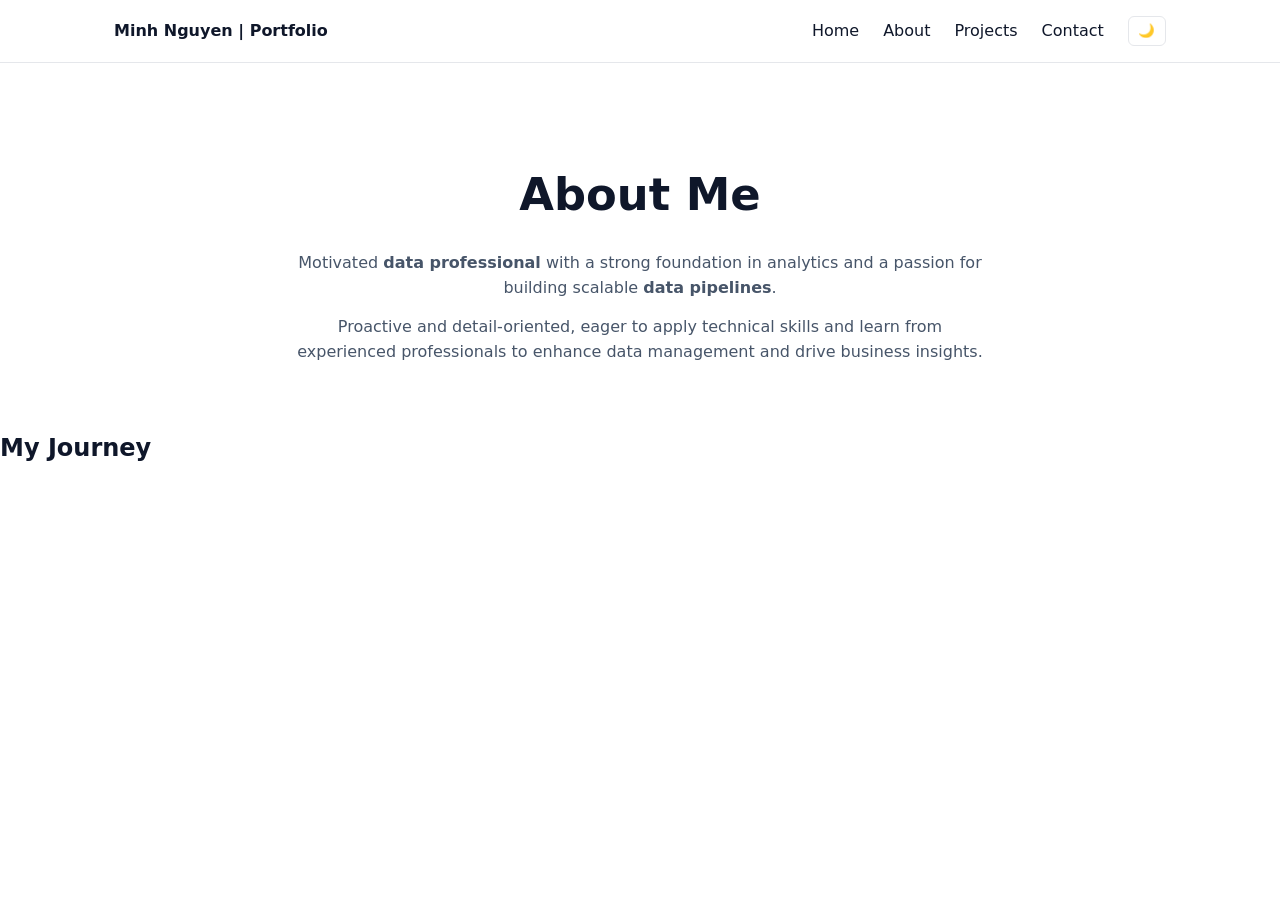
==== about/index.html @ 373e14b6 "Update index.html" ====
<!DOCTYPE html>
<html lang="en">
<head>
  <meta charset="UTF-8" />
  <title>About | Minh Nguyen</title>
  <meta name="viewport" content="width=device-width, initial-scale=1.0" />

  <link rel="stylesheet" href="./style.css" />
</head>

<body>

<!-- ================= NAV ================= -->
<nav>
  <div class="nav-container">
    <div class="logo">Minh Nguyen | Portfolio</div>

    <ul>
      <li><a href="/">Home</a></li>
      <li><a href="/about/">About</a></li>
      <li><a href="/#projects">Projects</a></li>
      <li><a href="/#contact">Contact</a></li>
      <li><button id="themeToggle">🌙</button></li>
    </ul>
  </div>
</nav>

<!-- ================= ABOUT ================= -->
<section class="about-intro">
  <h1>About Me</h1>
  <p class="intro-text">
      Motivated <strong>data professional</strong> with a strong foundation in 
      analytics and a passion for building scalable <strong>data pipelines</strong>.
  </p>

  <p class="intro-text">
    Proactive and detail-oriented, eager to apply technical skills and
    learn from experienced professionals to enhance data management and drive business insights.
  </p>
</section>
<!-- ================= TIMELINE ================= -->
<section class="journey">
  <h2>My Journey</h2>

  <div class="journey-track">

    <!-- ITEM -->
    <div class="journey-item top fade-in">
      <div class="journey-card">
        <h3>YEAR</h3>
        <p>TODO: Describe your milestone here</p>
      </div>
      <div class="journey-dot">YEAR</div>
    </div>

    <div class="journey-item bottom fade-in">
      <div class="journey-dot">YEAR</div>
      <div class="journey-card">
        <h3>YEAR</h3>
        <p>TODO: Describe your milestone here</p>
      </div>
    </div>

    <div class="journey-item top fade-in">
      <div class="journey-card">
        <h3>YEAR</h3>
        <p>TODO: Describe your milestone here</p>
      </div>
      <div class="journey-dot">YEAR</div>
    </div>

  </div>
</section>

  
  <script src="./script.js"></script>
</body>
</html>
---- about/style.css ----
/* ================= RESET ================= */
* {
  margin: 0;
  padding: 0;
  box-sizing: border-box;
}

/* ================= THEME VARIABLES ================= */
:root {
  --bg: #ffffff;
  --nav-bg: #ffffff;
  --border: #e5e7eb;

  --text-main: #0f172a;
  --text-muted: #475569;
  --accent: #2563eb;
}

/* DARK MODE */
body.dark {
  --bg: #020617;
  --nav-bg: #020617;
  --border: #1e293b;

  --text-main: #e5e7eb;
  --text-muted: #94a3b8;
  --accent: #38bdf8;
}

/* ================= GLOBAL ================= */
body {
  font-family: system-ui, -apple-system, BlinkMacSystemFont, sans-serif;
  background: var(--bg);
  color: var(--text-main);
  line-height: 1.6;
  transition: background 0.3s ease, color 0.3s ease;
}

/* ================= NAV ================= */
nav {
  background: var(--nav-bg);
  border-bottom: 1px solid var(--border);
}

.nav-container {
  max-width: 1100px;
  margin: auto;
  padding: 1rem 1.5rem;
  display: flex;
  justify-content: space-between;
  align-items: center;
}

.logo {
  font-weight: 700;
}

nav ul {
  list-style: none;
  display: flex;
  gap: 1.5rem;
  align-items: center;
}

nav a {
  text-decoration: none;
  color: var(--text-main);
  font-weight: 500;
}

nav a:hover {
  color: var(--accent);
}

#themeToggle {
  background: transparent;
  border: 1px solid var(--border);
  padding: .4rem .6rem;
  border-radius: 6px;
  cursor: pointer;
  color: var(--text-main);
}

/* ================= ABOUT INTRO ================= */
.about-intro {
  max-width: 900px;
  margin: 6rem auto 4rem;
  padding: 0 1.5rem;
  text-align: center;
}

.about-intro h1 {
  font-size: 2.8rem;
  margin-bottom: 1.2rem;
}

.intro-text {
  max-width: 700px;
  margin: 0.8rem auto;
  color: var(--text-muted);
}

/* ================= TIMELINE ================= */
.horizontal-timeline {
  padding: 4rem 1.5rem 6rem;
  overflow-x: auto;
}

.horizontal-timeline h2 {
  text-align: center;
  font-size: 2rem;
  margin-bottom: 4rem;
}

.timeline-track {
  position: relative;
  display: flex;
  justify-content: space-between;
  align-items: center;
  min-width: 900px;
}

/* center line */
.timeline-track::before {
  content: "";
  position: absolute;
  top: 50%;
  left: 0;
  right: 0;
  height: 3px;
  background: var(--border);
  transform: translateY(-50%);
}

.timeline-item {
  width: 180px;
  text-align: center;
  position: relative;
}

.timeline-item.top {
  transform: translateY(-120px);
}

.timeline-item.bottom {
  transform: translateY(120px);
}

.timeline-item .content {
  background: var(--bg);
  border: 1px solid var(--border);
  padding: 1rem;
  border-radius: 10px;
  box-shadow: 0 10px 25px rgba(0,0,0,0.08);
}

.timeline-item h3 {
  color: var(--accent);
  margin-bottom: .5rem;
}

.timeline-item p {
  color: var(--text-muted);
  font-size: .9rem;
}

/* dot */
.dot {
  width: 70px;
  height: 70px;
  margin: 1rem auto;
  border-radius: 50%;
  border: 3px solid var(--accent);
  background: var(--bg);
  display: flex;
  align-items: center;
  justify-content: center;
  font-weight: 700;
}

/* ================= ANIMATION ================= */
.fade-in {
  opacity: 0;
  transform: translateY(30px);
  transition: all .7s ease;
}

.fade-in.show {
  opacity: 1;
  transform: translateY(0);
}
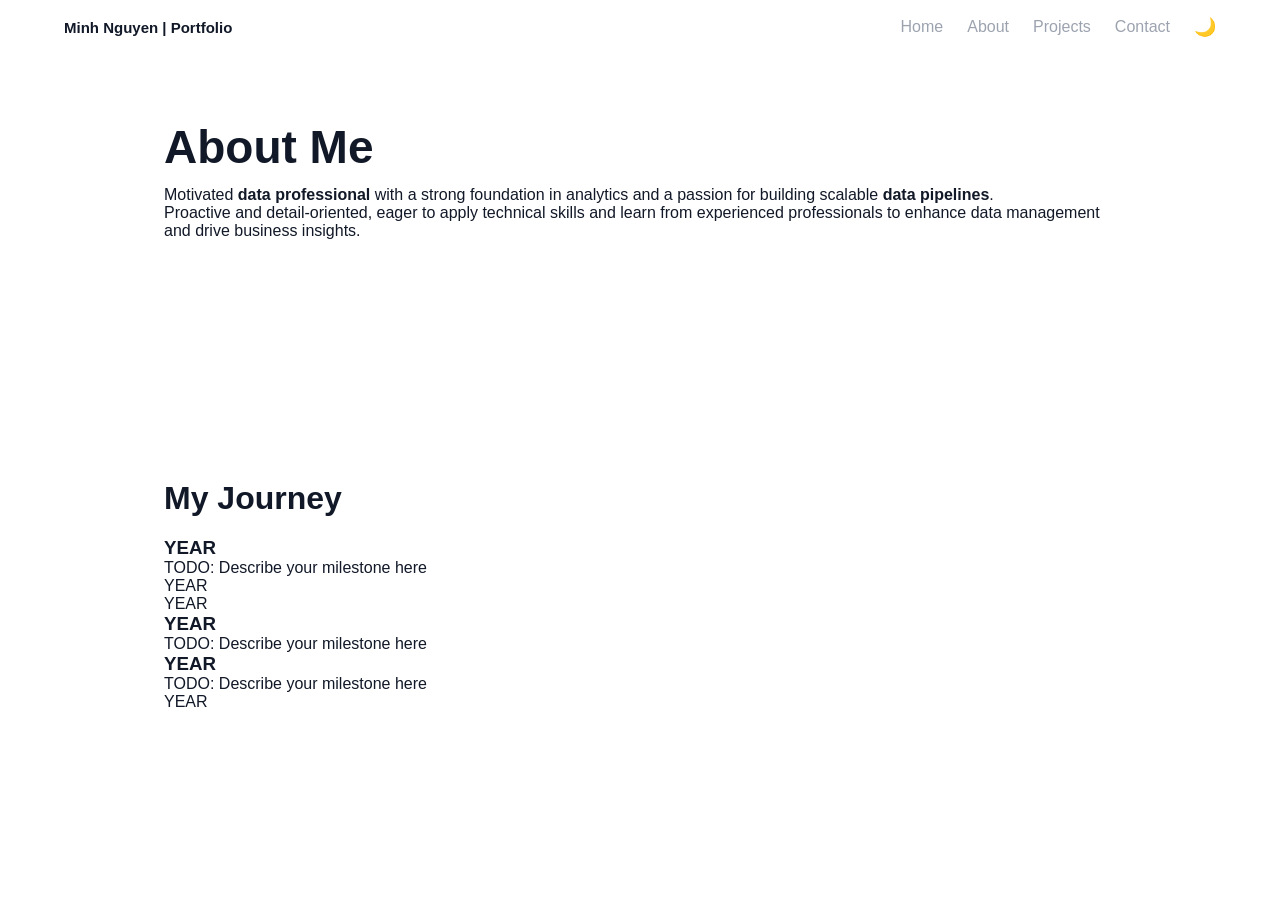
==== commit 215ce8b5: "Update index.html" ====
--- a/about/index.html
+++ b/about/index.html
@@ -5,7 +5,8 @@
   <title>About | Minh Nguyen</title>
   <meta name="viewport" content="width=device-width, initial-scale=1.0" />
 
-  <link rel="stylesheet" href="./style.css" />
+  <link rel="stylesheet" href="../style.css">
+
 </head>
 
 <body>
--- a/style.css
+++ b/style.css
@@ -0,0 +1,257 @@
+:root {
+  --primary: #2563eb;
+  --bg-dark: #000000;
+  --text-dark: #f9fafb;
+  --muted-dark: #9ca3af;
+}
+
+/* ================= RESET ================= */
+* {
+  margin: 0;
+  padding: 0;
+  box-sizing: border-box;
+}
+
+html {
+  scroll-behavior: smooth;
+}
+
+body {
+  font-family: "Segoe UI", sans-serif;
+  background: #ffffff;
+  color: #111827;
+  transition: background 0.4s, color 0.4s;
+}
+
+body.dark {
+  background: #000000;
+  color: #f9fafb;
+}
+
+
+/* ================= NAV ================= */
+nav {
+  position: fixed;
+  top: 0;
+  width: 100%;
+  background: rgba(0, 0, 0, 0.75);
+  backdrop-filter: blur(10px);
+  z-index: 1000;
+}
+
+nav {
+  background: rgba(255,255,255,0.8);
+}
+
+body.dark nav {
+  background: rgba(0,0,0,0.75);
+}
+
+nav a {
+  color: #374151;
+}
+
+body.dark nav a {
+  color: #9ca3af;
+}
+
+
+.nav-container {
+  max-width: 1200px;
+  margin: auto;
+  padding: 16px 24px;
+  display: flex;
+  justify-content: space-between;
+  align-items: center;
+}
+
+.logo {
+  font-weight: 600;
+  font-size: 15px;
+}
+
+nav ul {
+  list-style: none;
+  display: flex;
+  gap: 24px;
+  align-items: center;
+}
+
+nav a {
+  text-decoration: none;
+  color: var(--muted-dark);
+  font-weight: 500;
+  transition: color 0.3s;
+}
+
+nav a:hover {
+  color: var(--text-dark);
+}
+
+nav button {
+  background: none;
+  border: none;
+  color: var(--muted-dark);
+  font-size: 18px;
+  cursor: pointer;
+}
+
+/* ================= HERO ================= */
+.hero {
+  height: 100vh;
+  display: flex;
+  justify-content: center;
+  align-items: center;
+  text-align: center;
+  padding-top: 80px;
+}
+
+.hero-content {
+  max-width: 700px;
+}
+
+.avatar {
+  width: 140px;
+  height: 140px;
+  border-radius: 50%;
+  border: 3px solid #111;
+  margin-bottom: 24px;
+
+  object-fit: cover;
+  object-position: center 45%;
+}
+
+
+
+h1 {
+  font-size: 46px;
+  margin-bottom: 12px;
+}
+
+.subtitle {
+  color: var(--muted-dark);
+  font-size: 18px;
+  margin-bottom: 32px;
+}
+
+/* ================= BUTTONS ================= */
+.hero-buttons {
+  display: flex;
+  justify-content: center;
+  gap: 16px;
+}
+
+.btn {
+  padding: 12px 28px;
+  border-radius: 8px;
+  text-decoration: none;
+  font-weight: 600;
+  transition: all 0.3s ease;
+}
+
+.btn.primary {
+  background: #ffffff;
+  color: #000000;
+}
+
+.btn.primary:hover {
+  transform: translateY(-3px);
+  background: #e5e7eb;
+}
+
+.btn.secondary {
+  border: 1px solid currentColor;
+  color: #111827;
+  transition: background 0.3s ease, color 0.3s ease;
+}
+
+.btn.secondary:hover { 
+  background: rgba(0,0,0,0.05);
+}
+
+body.dark .btn.secondary {
+  color: #f9fafb;
+  border-color: #444;
+}
+
+body.dark .btn.secondary:hover {
+  background: rgba(255,255,255,0.05);
+}
+
+
+/* ================= SECTIONS ================= */
+section {
+  max-width: 1000px;
+  margin: auto;
+  padding: 120px 24px;
+}
+
+h2 {
+  font-size: 32px;
+  margin-bottom: 20px;
+}
+
+/* ================= FADE IN ================= */
+.fade {
+  opacity: 0;
+  transform: translateY(70px);
+  transition:
+    opacity 0.8s ease,
+    transform 0.8s ease;
+}
+
+.fade.show {
+  opacity: 1;
+  transform: translateY(0);
+}
+/* ================= PROJECTS ================= */
+.projects {
+  text-align: center;
+}
+
+.projects-grid {
+  margin-top: 40px;
+  display: grid;
+  grid-template-columns: repeat(3, 1fr);
+  gap: 24px;
+}
+
+.project-card {
+  height: 180px;
+  border-radius: 14px;
+  background: rgba(0,0,0,0.04);
+  display: flex;
+  align-items: center;
+  justify-content: center;
+  font-weight: 600;
+  color: #374151;
+  transition: all 0.35s ease;
+}
+
+/* Hover */
+.project-card:hover {
+  transform: translateY(-6px);
+  background: rgba(0,0,0,0.07);
+}
+
+/* Dark mode */
+body.dark .project-card {
+  background: rgba(255,255,255,0.06);
+  color: #e5e7eb;
+}
+
+body.dark .project-card:hover {
+  background: rgba(255,255,255,0.1);
+}
+@media (max-width: 900px) {
+  .projects-grid {
+    grid-template-columns: repeat(2, 1fr);
+  }
+}
+
+@media (max-width: 600px) {
+  .projects-grid {
+    grid-template-columns: 1fr;
+  }
+}
+
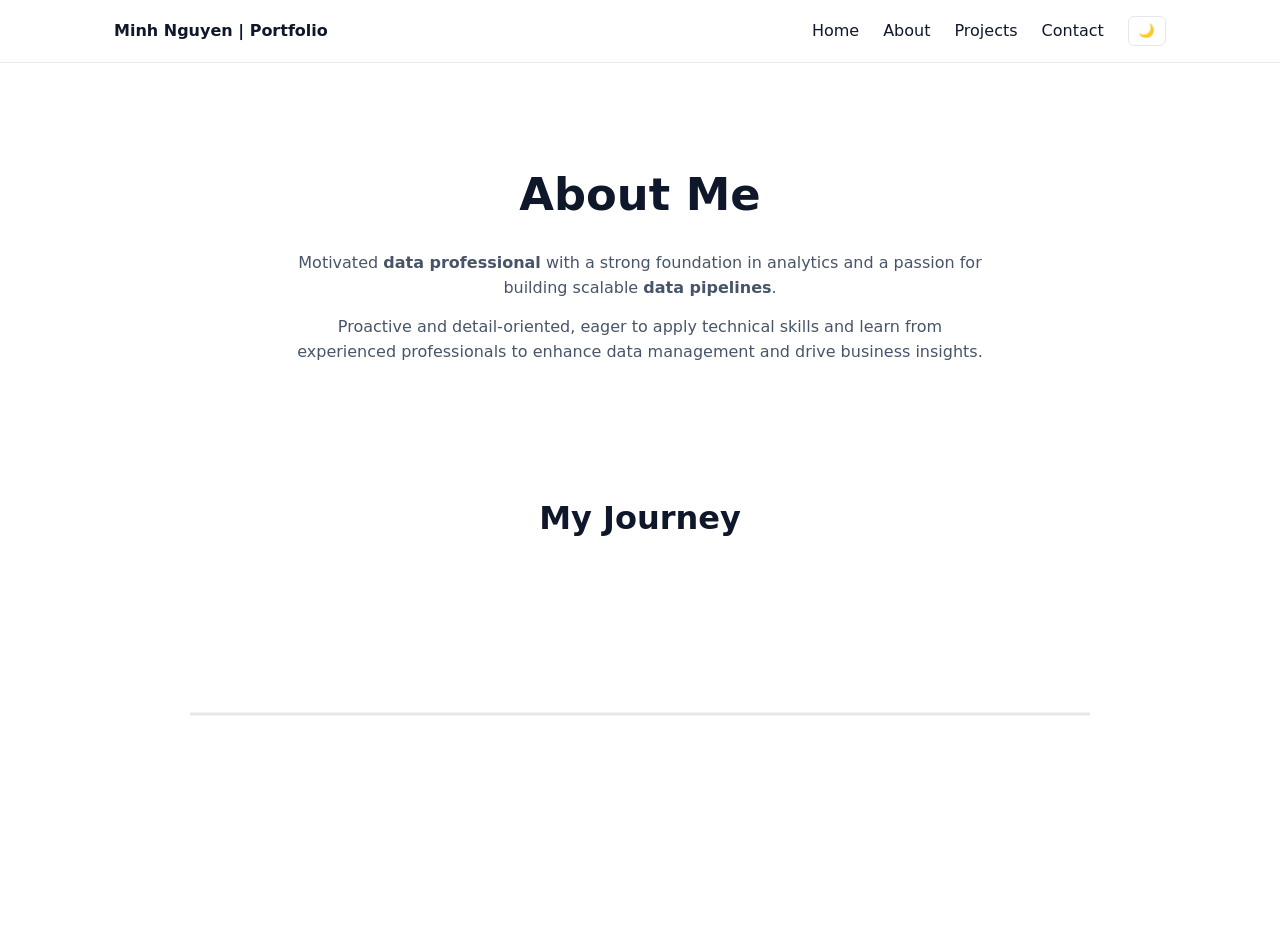
==== commit bd7f6db0: "Update index.html" ====
--- a/about/index.html
+++ b/about/index.html
@@ -5,7 +5,8 @@
   <title>About | Minh Nguyen</title>
   <meta name="viewport" content="width=device-width, initial-scale=1.0" />
 
-  <link rel="stylesheet" href="../style.css">
+  <link rel="stylesheet" href="./style.css">
+<script src="./script.js"></script>
 
 </head>
 
--- a/about/style.css
+++ b/about/style.css
@@ -0,0 +1,212 @@
+/* ================= RESET ================= */
+* {
+  margin: 0;
+  padding: 0;
+  box-sizing: border-box;
+}
+
+/* ================= THEME VARIABLES ================= */
+:root {
+  --bg: #ffffff;
+  --nav-bg: #ffffff;
+  --border: #e5e7eb;
+
+  --text-main: #0f172a;
+  --text-muted: #475569;
+  --accent: #2563eb;
+}
+
+/* DARK MODE */
+body.dark {
+  --bg: #020617;
+  --nav-bg: #020617;
+  --border: #1e293b;
+
+  --text-main: #e5e7eb;
+  --text-muted: #94a3b8;
+  --accent: #38bdf8;
+}
+
+/* ================= GLOBAL ================= */
+body {
+  font-family: system-ui, -apple-system, BlinkMacSystemFont, sans-serif;
+  background: var(--bg);
+  color: var(--text-main);
+  line-height: 1.6;
+  transition: background 0.3s ease, color 0.3s ease;
+}
+
+/* ================= NAV ================= */
+nav {
+  background: var(--nav-bg);
+  border-bottom: 1px solid var(--border);
+}
+
+.nav-container {
+  max-width: 1100px;
+  margin: auto;
+  padding: 1rem 1.5rem;
+  display: flex;
+  justify-content: space-between;
+  align-items: center;
+}
+
+.logo {
+  font-weight: 700;
+}
+
+nav ul {
+  list-style: none;
+  display: flex;
+  gap: 1.5rem;
+  align-items: center;
+}
+
+nav a {
+  text-decoration: none;
+  color: var(--text-main);
+  font-weight: 500;
+}
+
+nav a:hover {
+  color: var(--accent);
+}
+
+#themeToggle {
+  background: transparent;
+  border: 1px solid var(--border);
+  padding: .4rem .6rem;
+  border-radius: 6px;
+  cursor: pointer;
+  color: var(--text-main);
+}
+
+/* ================= ABOUT INTRO ================= */
+.about-intro {
+  max-width: 900px;
+  margin: 6rem auto 4rem;
+  padding: 0 1.5rem;
+  text-align: center;
+}
+
+.about-intro h1 {
+  font-size: 2.8rem;
+  margin-bottom: 1.2rem;
+}
+
+.intro-text {
+  max-width: 700px;
+  margin: 0.8rem auto;
+  color: var(--text-muted);
+}
+
+/* ================= TIMELINE ================= */
+/* ================= JOURNEY ================= */
+
+.journey {
+  padding: 4rem 1.5rem 6rem;
+}
+
+.journey h2 {
+  text-align: center;
+  font-size: 2rem;
+  margin-bottom: 4rem;
+  color: var(--text-main);
+}
+
+/* track */
+.journey-track {
+  position: relative;
+  display: flex;
+  justify-content: space-between;
+  align-items: center;
+  max-width: 900px;
+  margin: auto;
+}
+
+/* center line */
+.journey-track::before {
+  content: "";
+  position: absolute;
+  top: 50%;
+  left: 0;
+  right: 0;
+  height: 3px;
+  background: var(--border);
+  transform: translateY(-50%);
+}
+
+/* item */
+.journey-item {
+  width: 200px;
+  text-align: center;
+  position: relative;
+}
+
+.journey-item.top {
+  transform: translateY(-120px);
+}
+
+.journey-item.bottom {
+  transform: translateY(120px);
+}
+
+/* card */
+.journey-card {
+  background: var(--bg);
+  border: 1px solid var(--border);
+  padding: 1rem;
+  border-radius: 10px;
+  box-shadow: 0 10px 25px rgba(0,0,0,0.08);
+}
+
+.journey-card h3 {
+  color: var(--accent);
+  margin-bottom: .5rem;
+}
+
+.journey-card p {
+  color: var(--text-muted);
+  font-size: .9rem;
+  line-height: 1.5;
+}
+
+/* dot */
+.journey-dot {
+  width: 64px;
+  height: 64px;
+  margin: 1rem auto;
+  border-radius: 50%;
+  border: 3px solid var(--accent);
+  background: var(--bg);
+  display: flex;
+  align-items: center;
+  justify-content: center;
+  font-weight: 700;
+  color: var(--text-main);
+}
+
+/* ================= ANIMATION ================= */
+
+.fade-in {
+  opacity: 0;
+  transform: translateY(30px);
+  transition: all 0.7s ease;
+}
+
+.fade-in.show {
+  opacity: 1;
+  transform: translateY(0);
+}
+
+/* ================= ANIMATION ================= */
+.fade-in {
+  opacity: 0;
+  transform: translateY(30px);
+  transition: all .7s ease;
+}
+
+.fade-in.show {
+  opacity: 1;
+  transform: translateY(0);
+}
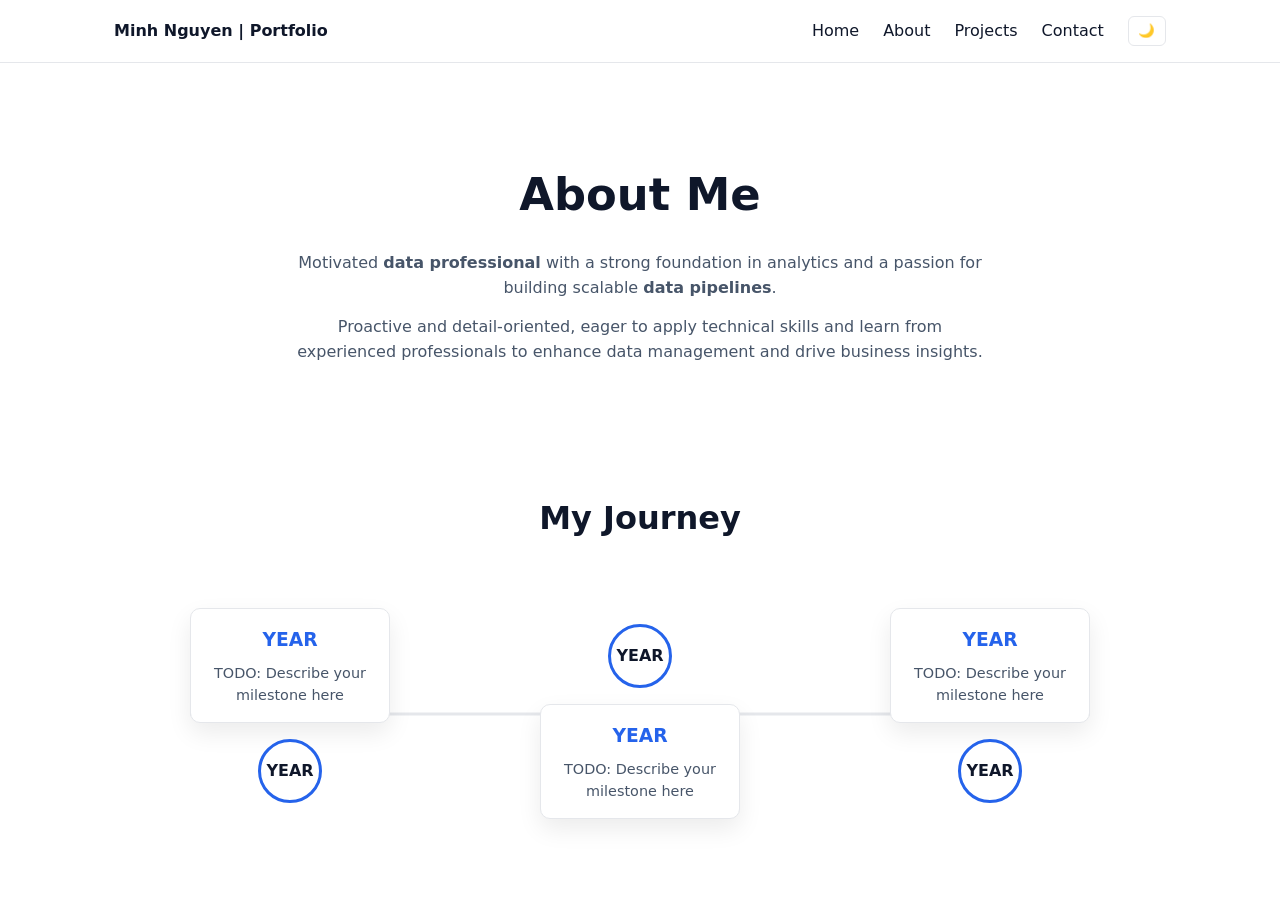
==== commit d361b5a8: "Update index.html" ====
--- a/about/index.html
+++ b/about/index.html
@@ -6,7 +6,6 @@
   <meta name="viewport" content="width=device-width, initial-scale=1.0" />
 
   <link rel="stylesheet" href="./style.css">
-<script src="./script.js"></script>
 
 </head>
 
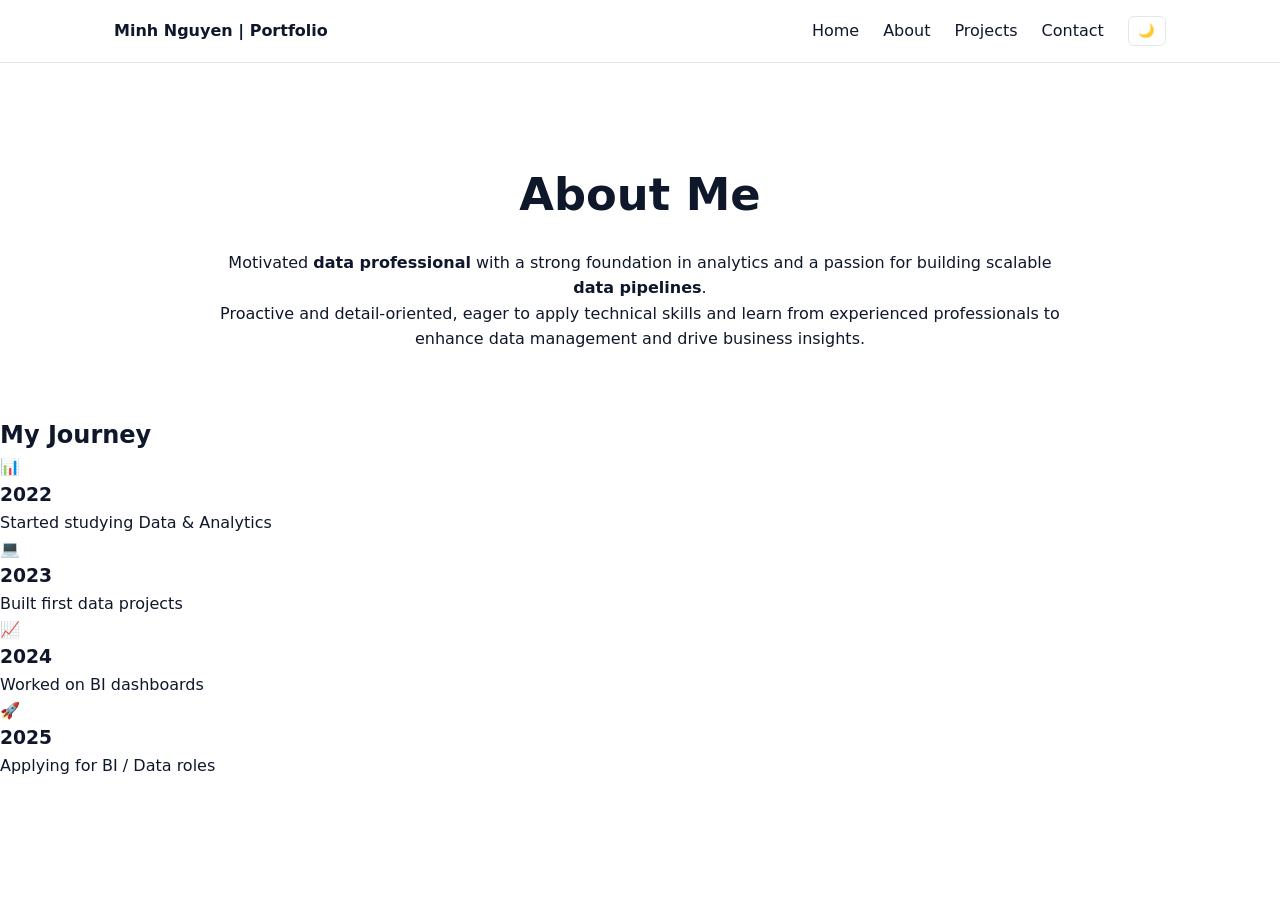
==== commit c37c22e1: "Update index.html" ====
--- a/about/index.html
+++ b/about/index.html
@@ -4,9 +4,7 @@
   <meta charset="UTF-8" />
   <title>About | Minh Nguyen</title>
   <meta name="viewport" content="width=device-width, initial-scale=1.0" />
-
   <link rel="stylesheet" href="./style.css">
-
 </head>
 
 <body>
@@ -15,7 +13,6 @@
 <nav>
   <div class="nav-container">
     <div class="logo">Minh Nguyen | Portfolio</div>
-
     <ul>
       <li><a href="/">Home</a></li>
       <li><a href="/about/">About</a></li>
@@ -26,54 +23,62 @@
   </div>
 </nav>
 
-<!-- ================= ABOUT ================= -->
+<!-- ================= ABOUT INTRO ================= -->
 <section class="about-intro">
   <h1>About Me</h1>
-  <p class="intro-text">
-      Motivated <strong>data professional</strong> with a strong foundation in 
-      analytics and a passion for building scalable <strong>data pipelines</strong>.
+  <p>
+    Motivated <strong>data professional</strong> with a strong foundation in 
+    analytics and a passion for building scalable <strong>data pipelines</strong>.
   </p>
-
-  <p class="intro-text">
+  <p>
     Proactive and detail-oriented, eager to apply technical skills and
     learn from experienced professionals to enhance data management and drive business insights.
   </p>
 </section>
-<!-- ================= TIMELINE ================= -->
-<section class="journey">
+
+<!-- ================= JOURNEY ================= -->
+<section class="journey-section">
   <h2>My Journey</h2>
 
-  <div class="journey-track">
+  <div class="timeline">
+    <div class="timeline-progress"></div>
 
     <!-- ITEM -->
-    <div class="journey-item top fade-in">
-      <div class="journey-card">
-        <h3>YEAR</h3>
-        <p>TODO: Describe your milestone here</p>
-      </div>
-      <div class="journey-dot">YEAR</div>
-    </div>
-
-    <div class="journey-item bottom fade-in">
-      <div class="journey-dot">YEAR</div>
-      <div class="journey-card">
-        <h3>YEAR</h3>
-        <p>TODO: Describe your milestone here</p>
+    <div class="timeline-item left fade-in">
+      <div class="timeline-icon">📊</div>
+      <div class="timeline-content">
+        <h3>2022</h3>
+        <p>Started studying Data & Analytics</p>
       </div>
     </div>
 
-    <div class="journey-item top fade-in">
-      <div class="journey-card">
-        <h3>YEAR</h3>
-        <p>TODO: Describe your milestone here</p>
+    <div class="timeline-item right fade-in">
+      <div class="timeline-icon">💻</div>
+      <div class="timeline-content">
+        <h3>2023</h3>
+        <p>Built first data projects</p>
       </div>
-      <div class="journey-dot">YEAR</div>
+    </div>
+
+    <div class="timeline-item left fade-in">
+      <div class="timeline-icon">📈</div>
+      <div class="timeline-content">
+        <h3>2024</h3>
+        <p>Worked on BI dashboards</p>
+      </div>
+    </div>
+
+    <div class="timeline-item right fade-in">
+      <div class="timeline-icon">🚀</div>
+      <div class="timeline-content">
+        <h3>2025</h3>
+        <p>Applying for BI / Data roles</p>
+      </div>
     </div>
 
   </div>
 </section>
 
-  
-  <script src="./script.js"></script>
+<script src="./script.js"></script>
 </body>
 </html>
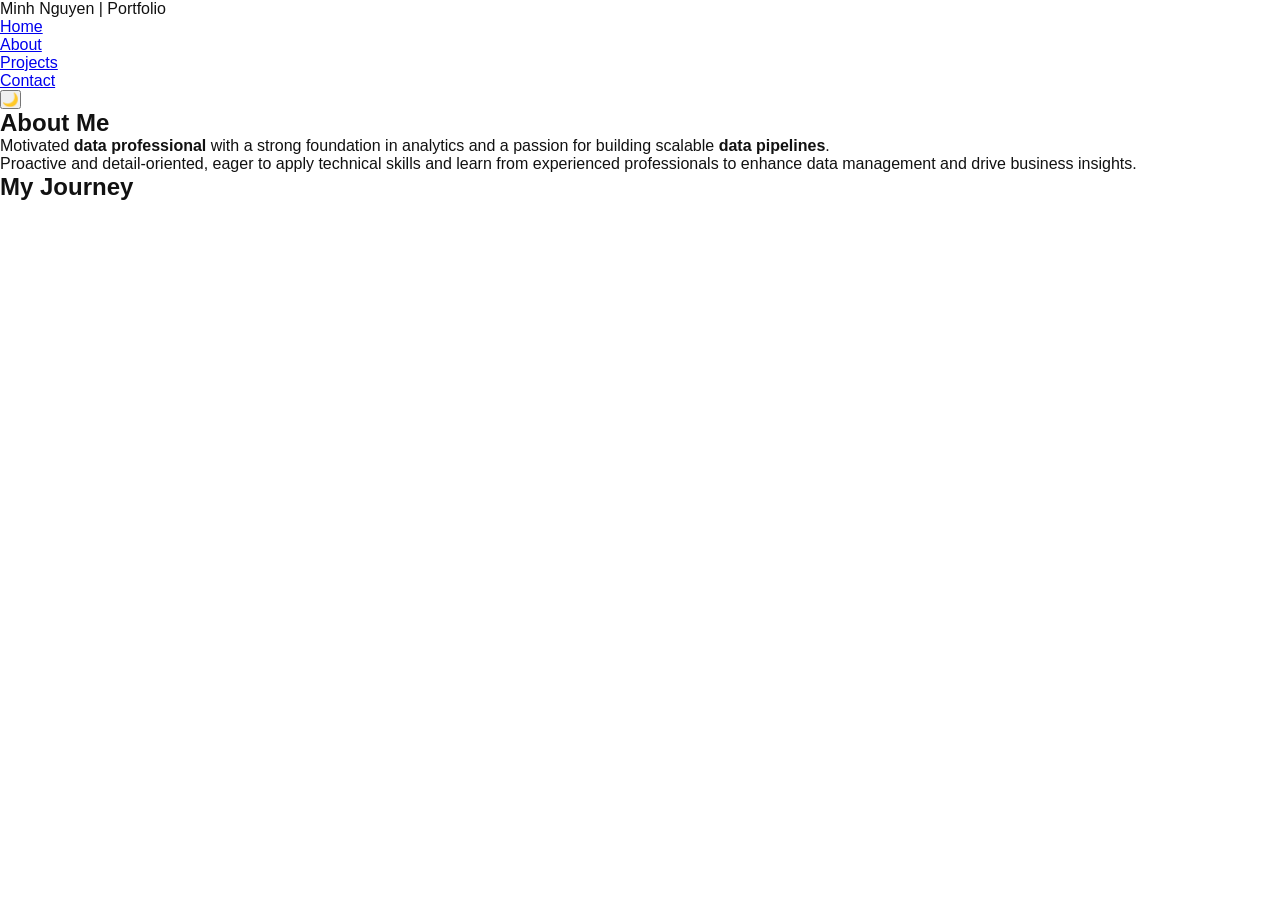
==== commit e419340a: "Update index.html" ====
--- a/about/index.html
+++ b/about/index.html
@@ -37,48 +37,51 @@
 </section>
 
 <!-- ================= JOURNEY ================= -->
-<section class="journey-section">
+<section class="journey-horizontal">
   <h2>My Journey</h2>
 
-  <div class="timeline">
+  <div class="timeline-wrapper">
+    <div class="timeline-line"></div>
     <div class="timeline-progress"></div>
 
-    <!-- ITEM -->
-    <div class="timeline-item left fade-in">
-      <div class="timeline-icon">📊</div>
-      <div class="timeline-content">
-        <h3>2022</h3>
-        <p>Started studying Data & Analytics</p>
+    <div class="timeline-horizontal">
+
+      <!-- ITEM 1 -->
+      <div class="timeline-item fade-in">
+        <div class="timeline-icon">📊</div>
+        <div class="timeline-card">
+          <h3>2022</h3>
+          <p>Started studying Data & Analytics</p>
+        </div>
       </div>
+
+      <!-- ITEM 2 -->
+      <div class="timeline-item fade-in">
+        <div class="timeline-icon">💻</div>
+        <div class="timeline-card">
+          <h3>2023</h3>
+          <p>Built first data projects</p>
+        </div>
+      </div>
+
+      <!-- ITEM 3 -->
+      <div class="timeline-item fade-in">
+        <div class="timeline-icon">📈</div>
+        <div class="timeline-card">
+          <h3>2024</h3>
+          <p>Worked on BI dashboards</p>
+        </div>
+      </div>
+
+      <!-- ITEM 4 -->
+      <div class="timeline-item fade-in">
+        <div class="timeline-icon">🚀</div>
+        <div class="timeline-card">
+          <h3>2025</h3>
+          <p>Applying for BI / Data roles</p>
+        </div>
+      </div>
+
     </div>
-
-    <div class="timeline-item right fade-in">
-      <div class="timeline-icon">💻</div>
-      <div class="timeline-content">
-        <h3>2023</h3>
-        <p>Built first data projects</p>
-      </div>
-    </div>
-
-    <div class="timeline-item left fade-in">
-      <div class="timeline-icon">📈</div>
-      <div class="timeline-content">
-        <h3>2024</h3>
-        <p>Worked on BI dashboards</p>
-      </div>
-    </div>
-
-    <div class="timeline-item right fade-in">
-      <div class="timeline-icon">🚀</div>
-      <div class="timeline-content">
-        <h3>2025</h3>
-        <p>Applying for BI / Data roles</p>
-      </div>
-    </div>
-
   </div>
 </section>
-
-<script src="./script.js"></script>
-</body>
-</html>
--- a/about/style.css
+++ b/about/style.css
@@ -1,212 +1,225 @@
-/* ================= RESET ================= */
+/* ================= ROOT ================= */
+
+:root {
+  --bg: #ffffff;
+  --text: #111111;
+  --muted: #666;
+  --card-bg: rgba(255, 255, 255, 0.7);
+  --line: #e5e5e5;
+  --accent: linear-gradient(180deg, #000, #666);
+}
+
+body.dark {
+  --bg: #0d0d0d;
+  --text: #ffffff;
+  --muted: #aaa;
+  --card-bg: rgba(25, 25, 25, 0.7);
+  --line: #2a2a2a;
+  --accent: linear-gradient(180deg, #fff, #666);
+}
+
 * {
   margin: 0;
   padding: 0;
   box-sizing: border-box;
-}
-
-/* ================= THEME VARIABLES ================= */
-:root {
-  --bg: #ffffff;
-  --nav-bg: #ffffff;
-  --border: #e5e7eb;
-
-  --text-main: #0f172a;
-  --text-muted: #475569;
-  --accent: #2563eb;
-}
-
-/* DARK MODE */
-body.dark {
-  --bg: #020617;
-  --nav-bg: #020617;
-  --border: #1e293b;
-
-  --text-main: #e5e7eb;
-  --text-muted: #94a3b8;
-  --accent: #38bdf8;
-}
-
-/* ================= GLOBAL ================= */
+  font-family: "Inter", sans-serif;
+}
+
 body {
-  font-family: system-ui, -apple-system, BlinkMacSystemFont, sans-serif;
   background: var(--bg);
-  color: var(--text-main);
-  line-height: 1.6;
-  transition: background 0.3s ease, color 0.3s ease;
-}
-
-/* ================= NAV ================= */
-nav {
-  background: var(--nav-bg);
-  border-bottom: 1px solid var(--border);
-}
-
-.nav-container {
+  color: var(--text);
+  transition: 0.4s ease;
+}
+
+/* ================= JOURNEY SECTION ================= */
+
+.journey-section {
+  padding: 120px 10%;
+}
+
+.journey-section h2 {
+  text-align: center;
+  font-size: 36px;
+  margin-bottom: 80px;
+}
+
+/* ================= TIMELINE ================= */
+
+.timeline {
+  position: relative;
   max-width: 1100px;
   margin: auto;
-  padding: 1rem 1.5rem;
-  display: flex;
-  justify-content: space-between;
-  align-items: center;
-}
-
-.logo {
-  font-weight: 700;
-}
-
-nav ul {
-  list-style: none;
-  display: flex;
-  gap: 1.5rem;
-  align-items: center;
-}
-
-nav a {
-  text-decoration: none;
-  color: var(--text-main);
-  font-weight: 500;
-}
-
-nav a:hover {
-  color: var(--accent);
-}
-
-#themeToggle {
-  background: transparent;
-  border: 1px solid var(--border);
-  padding: .4rem .6rem;
-  border-radius: 6px;
-  cursor: pointer;
-  color: var(--text-main);
-}
-
-/* ================= ABOUT INTRO ================= */
-.about-intro {
-  max-width: 900px;
-  margin: 6rem auto 4rem;
-  padding: 0 1.5rem;
-  text-align: center;
-}
-
-.about-intro h1 {
-  font-size: 2.8rem;
-  margin-bottom: 1.2rem;
-}
-
-.intro-text {
-  max-width: 700px;
-  margin: 0.8rem auto;
-  color: var(--text-muted);
-}
-
-/* ================= TIMELINE ================= */
-/* ================= JOURNEY ================= */
-
-.journey {
-  padding: 4rem 1.5rem 6rem;
-}
-
-.journey h2 {
-  text-align: center;
-  font-size: 2rem;
-  margin-bottom: 4rem;
-  color: var(--text-main);
-}
-
-/* track */
-.journey-track {
-  position: relative;
-  display: flex;
-  justify-content: space-between;
-  align-items: center;
-  max-width: 900px;
-  margin: auto;
-}
-
-/* center line */
-.journey-track::before {
+}
+
+/* Base line */
+.timeline::before {
   content: "";
   position: absolute;
-  top: 50%;
+  left: 50%;
+  width: 2px;
+  height: 100%;
+  background: var(--line);
+  transform: translateX(-50%);
+}
+
+/* Progress line */
+.timeline-progress {
+  position: absolute;
+  left: 50%;
+  width: 3px;
+  height: 0;
+  background: var(--accent);
+  transform: translateX(-50%);
+  transition: height 0.2s ease-out;
+}
+
+/* ================= ITEMS ================= */
+
+.timeline-item {
+  width: 50%;
+  padding: 50px;
+  position: relative;
+}
+
+.timeline-item.left {
   left: 0;
-  right: 0;
-  height: 3px;
-  background: var(--border);
-  transform: translateY(-50%);
-}
-
-/* item */
-.journey-item {
-  width: 200px;
-  text-align: center;
-  position: relative;
-}
-
-.journey-item.top {
-  transform: translateY(-120px);
-}
-
-.journey-item.bottom {
-  transform: translateY(120px);
-}
-
-/* card */
-.journey-card {
+  text-align: right;
+}
+
+.timeline-item.right {
+  left: 50%;
+}
+
+/* ================= CARD ================= */
+
+.timeline-content {
+  backdrop-filter: blur(12px);
+  background: var(--card-bg);
+  padding: 30px;
+  border-radius: 16px;
+  border: 1px solid var(--line);
+  transition: all 0.4s ease;
+  box-shadow: 0 8px 25px rgba(0,0,0,0.05);
+}
+
+body.dark .timeline-content {
+  box-shadow: 0 8px 30px rgba(255,255,255,0.05);
+}
+
+.timeline-content:hover {
+  transform: translateY(-8px);
+  box-shadow: 0 15px 40px rgba(0,0,0,0.1);
+}
+
+body.dark .timeline-content:hover {
+  box-shadow: 0 15px 40px rgba(255,255,255,0.08);
+}
+
+.timeline-content h3 {
+  margin-bottom: 10px;
+  font-size: 20px;
+}
+
+.timeline-content p {
+  color: var(--muted);
+  line-height: 1.6;
+}
+
+/* ================= ICON ================= */
+
+.timeline-icon {
+  position: absolute;
+  top: 60px;
+  left: 100%;
+  transform: translateX(-50%);
+  width: 55px;
+  height: 55px;
+  border-radius: 50%;
   background: var(--bg);
-  border: 1px solid var(--border);
-  padding: 1rem;
-  border-radius: 10px;
-  box-shadow: 0 10px 25px rgba(0,0,0,0.08);
-}
-
-.journey-card h3 {
-  color: var(--accent);
-  margin-bottom: .5rem;
-}
-
-.journey-card p {
-  color: var(--text-muted);
-  font-size: .9rem;
-  line-height: 1.5;
-}
-
-/* dot */
-.journey-dot {
-  width: 64px;
-  height: 64px;
-  margin: 1rem auto;
-  border-radius: 50%;
-  border: 3px solid var(--accent);
-  background: var(--bg);
+  border: 2px solid var(--text);
   display: flex;
   align-items: center;
   justify-content: center;
-  font-weight: 700;
-  color: var(--text-main);
+  font-size: 22px;
+  z-index: 10;
+  animation: pulse 2s infinite;
+}
+
+.timeline-item.right .timeline-icon {
+  left: 0;
+}
+
+/* Pulse animation */
+@keyframes pulse {
+  0% {
+    box-shadow: 0 0 0 0 rgba(0,0,0,0.3);
+  }
+  70% {
+    box-shadow: 0 0 0 12px rgba(0,0,0,0);
+  }
+  100% {
+    box-shadow: 0 0 0 0 rgba(0,0,0,0);
+  }
+}
+
+body.dark .timeline-icon {
+  animation: pulseDark 2s infinite;
+}
+
+@keyframes pulseDark {
+  0% {
+    box-shadow: 0 0 0 0 rgba(255,255,255,0.4);
+  }
+  70% {
+    box-shadow: 0 0 0 12px rgba(255,255,255,0);
+  }
+  100% {
+    box-shadow: 0 0 0 0 rgba(255,255,255,0);
+  }
 }
 
 /* ================= ANIMATION ================= */
 
 .fade-in {
   opacity: 0;
-  transform: translateY(30px);
-  transition: all 0.7s ease;
+  transition: all 0.8s ease;
+}
+
+.timeline-item.left.fade-in {
+  transform: translateX(-60px);
+}
+
+.timeline-item.right.fade-in {
+  transform: translateX(60px);
 }
 
 .fade-in.show {
   opacity: 1;
-  transform: translateY(0);
-}
-
-/* ================= ANIMATION ================= */
-.fade-in {
-  opacity: 0;
-  transform: translateY(30px);
-  transition: all .7s ease;
-}
-
-.fade-in.show {
-  opacity: 1;
-  transform: translateY(0);
-}
+  transform: translateX(0);
+}
+
+/* ================= MOBILE ================= */
+
+@media (max-width: 768px) {
+
+  .timeline::before,
+  .timeline-progress {
+    left: 25px;
+  }
+
+  .timeline-item {
+    width: 100%;
+    padding-left: 80px;
+    padding-right: 20px;
+  }
+
+  .timeline-item.left,
+  .timeline-item.right {
+    left: 0;
+    text-align: left;
+  }
+
+  .timeline-icon {
+    left: 25px !important;
+  }
+}
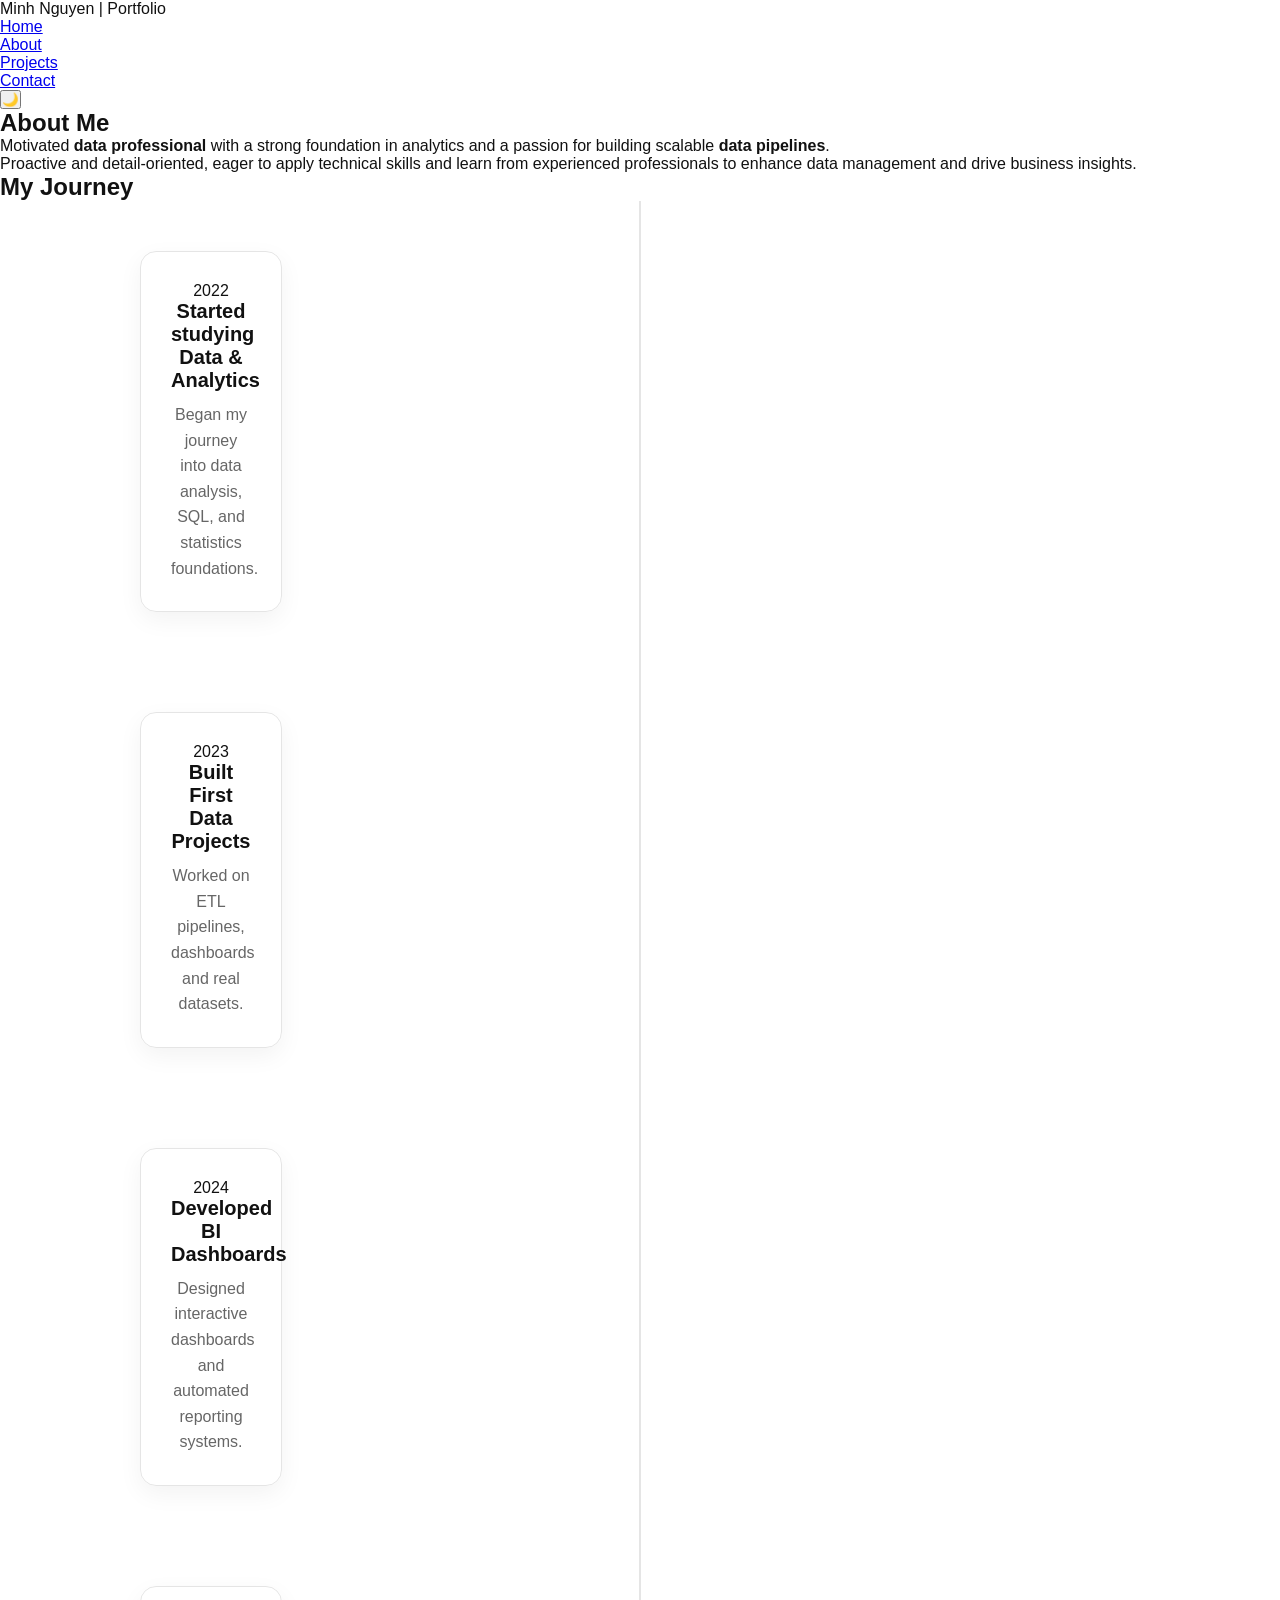
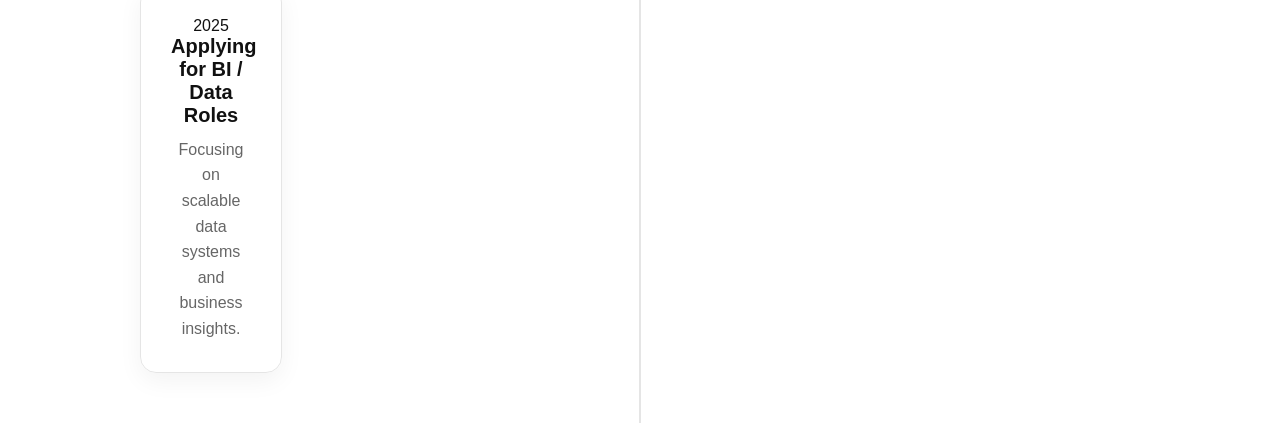
==== commit 7b9d8a25: "Update index.html" ====
--- a/about/index.html
+++ b/about/index.html
@@ -37,51 +37,49 @@
 </section>
 
 <!-- ================= JOURNEY ================= -->
-<section class="journey-horizontal">
+<section class="journey-pro">
   <h2>My Journey</h2>
 
-  <div class="timeline-wrapper">
-    <div class="timeline-line"></div>
+  <div class="timeline">
+
     <div class="timeline-progress"></div>
 
-    <div class="timeline-horizontal">
+    <!-- ITEM -->
+    <div class="timeline-item">
+      <div class="timeline-dot"></div>
+      <div class="timeline-content">
+        <span class="timeline-year">2022</span>
+        <h3>Started studying Data & Analytics</h3>
+        <p>Began my journey into data analysis, SQL, and statistics foundations.</p>
+      </div>
+    </div>
 
-      <!-- ITEM 1 -->
-      <div class="timeline-item fade-in">
-        <div class="timeline-icon">📊</div>
-        <div class="timeline-card">
-          <h3>2022</h3>
-          <p>Started studying Data & Analytics</p>
-        </div>
+    <div class="timeline-item">
+      <div class="timeline-dot"></div>
+      <div class="timeline-content">
+        <span class="timeline-year">2023</span>
+        <h3>Built First Data Projects</h3>
+        <p>Worked on ETL pipelines, dashboards and real datasets.</p>
       </div>
+    </div>
 
-      <!-- ITEM 2 -->
-      <div class="timeline-item fade-in">
-        <div class="timeline-icon">💻</div>
-        <div class="timeline-card">
-          <h3>2023</h3>
-          <p>Built first data projects</p>
-        </div>
+    <div class="timeline-item">
+      <div class="timeline-dot"></div>
+      <div class="timeline-content">
+        <span class="timeline-year">2024</span>
+        <h3>Developed BI Dashboards</h3>
+        <p>Designed interactive dashboards and automated reporting systems.</p>
       </div>
+    </div>
 
-      <!-- ITEM 3 -->
-      <div class="timeline-item fade-in">
-        <div class="timeline-icon">📈</div>
-        <div class="timeline-card">
-          <h3>2024</h3>
-          <p>Worked on BI dashboards</p>
-        </div>
+    <div class="timeline-item">
+      <div class="timeline-dot"></div>
+      <div class="timeline-content">
+        <span class="timeline-year">2025</span>
+        <h3>Applying for BI / Data Roles</h3>
+        <p>Focusing on scalable data systems and business insights.</p>
       </div>
+    </div>
 
-      <!-- ITEM 4 -->
-      <div class="timeline-item fade-in">
-        <div class="timeline-icon">🚀</div>
-        <div class="timeline-card">
-          <h3>2025</h3>
-          <p>Applying for BI / Data roles</p>
-        </div>
-      </div>
-
-    </div>
   </div>
 </section>
--- a/about/style.css
+++ b/about/style.css
@@ -223,3 +223,132 @@
     left: 25px !important;
   }
 }
+/* ================= HORIZONTAL TIMELINE ================= */
+
+.journey-horizontal {
+  padding: 120px 8%;
+  text-align: center;
+}
+
+.journey-horizontal h2 {
+  font-size: 34px;
+  margin-bottom: 80px;
+}
+
+.timeline-wrapper {
+  position: relative;
+  max-width: 1200px;
+  margin: auto;
+}
+
+.timeline-horizontal {
+  display: flex;
+  justify-content: space-between;
+  position: relative;
+}
+
+/* Base line */
+.timeline-line {
+  position: absolute;
+  top: 35px;
+  left: 0;
+  width: 100%;
+  height: 2px;
+  background: var(--border);
+  z-index: 0;
+}
+
+/* Progress line */
+.timeline-progress {
+  position: absolute;
+  top: 35px;
+  left: 0;
+  width: 0%;
+  height: 3px;
+  background: var(--accent);
+  z-index: 1;
+  transition: width 0.2s ease-out;
+}
+
+/* ITEM */
+.timeline-item {
+  position: relative;
+  width: 22%;
+  z-index: 2;
+  text-align: center;
+}
+
+/* ICON */
+.timeline-icon {
+  width: 60px;
+  height: 60px;
+  margin: 0 auto 25px;
+  border-radius: 50%;
+  border: 2px solid var(--text-main);
+  background: var(--bg);
+  display: flex;
+  align-items: center;
+  justify-content: center;
+  font-size: 24px;
+  transition: all 0.3s ease;
+}
+
+.timeline-item:hover .timeline-icon {
+  transform: scale(1.15);
+  border-color: var(--accent);
+}
+
+/* CARD */
+.timeline-card {
+  background: var(--bg);
+  border: 1px solid var(--border);
+  padding: 20px;
+  border-radius: 14px;
+  box-shadow: 0 8px 25px rgba(0,0,0,0.05);
+  transition: all 0.4s ease;
+}
+
+.timeline-card:hover {
+  transform: translateY(-8px);
+  box-shadow: 0 15px 40px rgba(0,0,0,0.1);
+}
+
+.timeline-card h3 {
+  margin-bottom: 8px;
+  color: var(--accent);
+}
+
+.timeline-card p {
+  font-size: 0.95rem;
+  color: var(--text-muted);
+}
+
+/* FADE ANIMATION */
+.fade-in {
+  opacity: 0;
+  transform: translateY(40px);
+  transition: all 0.8s ease;
+}
+
+.fade-in.show {
+  opacity: 1;
+  transform: translateY(0);
+}
+
+/* MOBILE */
+@media (max-width: 900px) {
+  .timeline-horizontal {
+    flex-direction: column;
+    gap: 60px;
+  }
+
+  .timeline-line,
+  .timeline-progress {
+    display: none;
+  }
+
+  .timeline-item {
+    width: 100%;
+  }
+}
+
